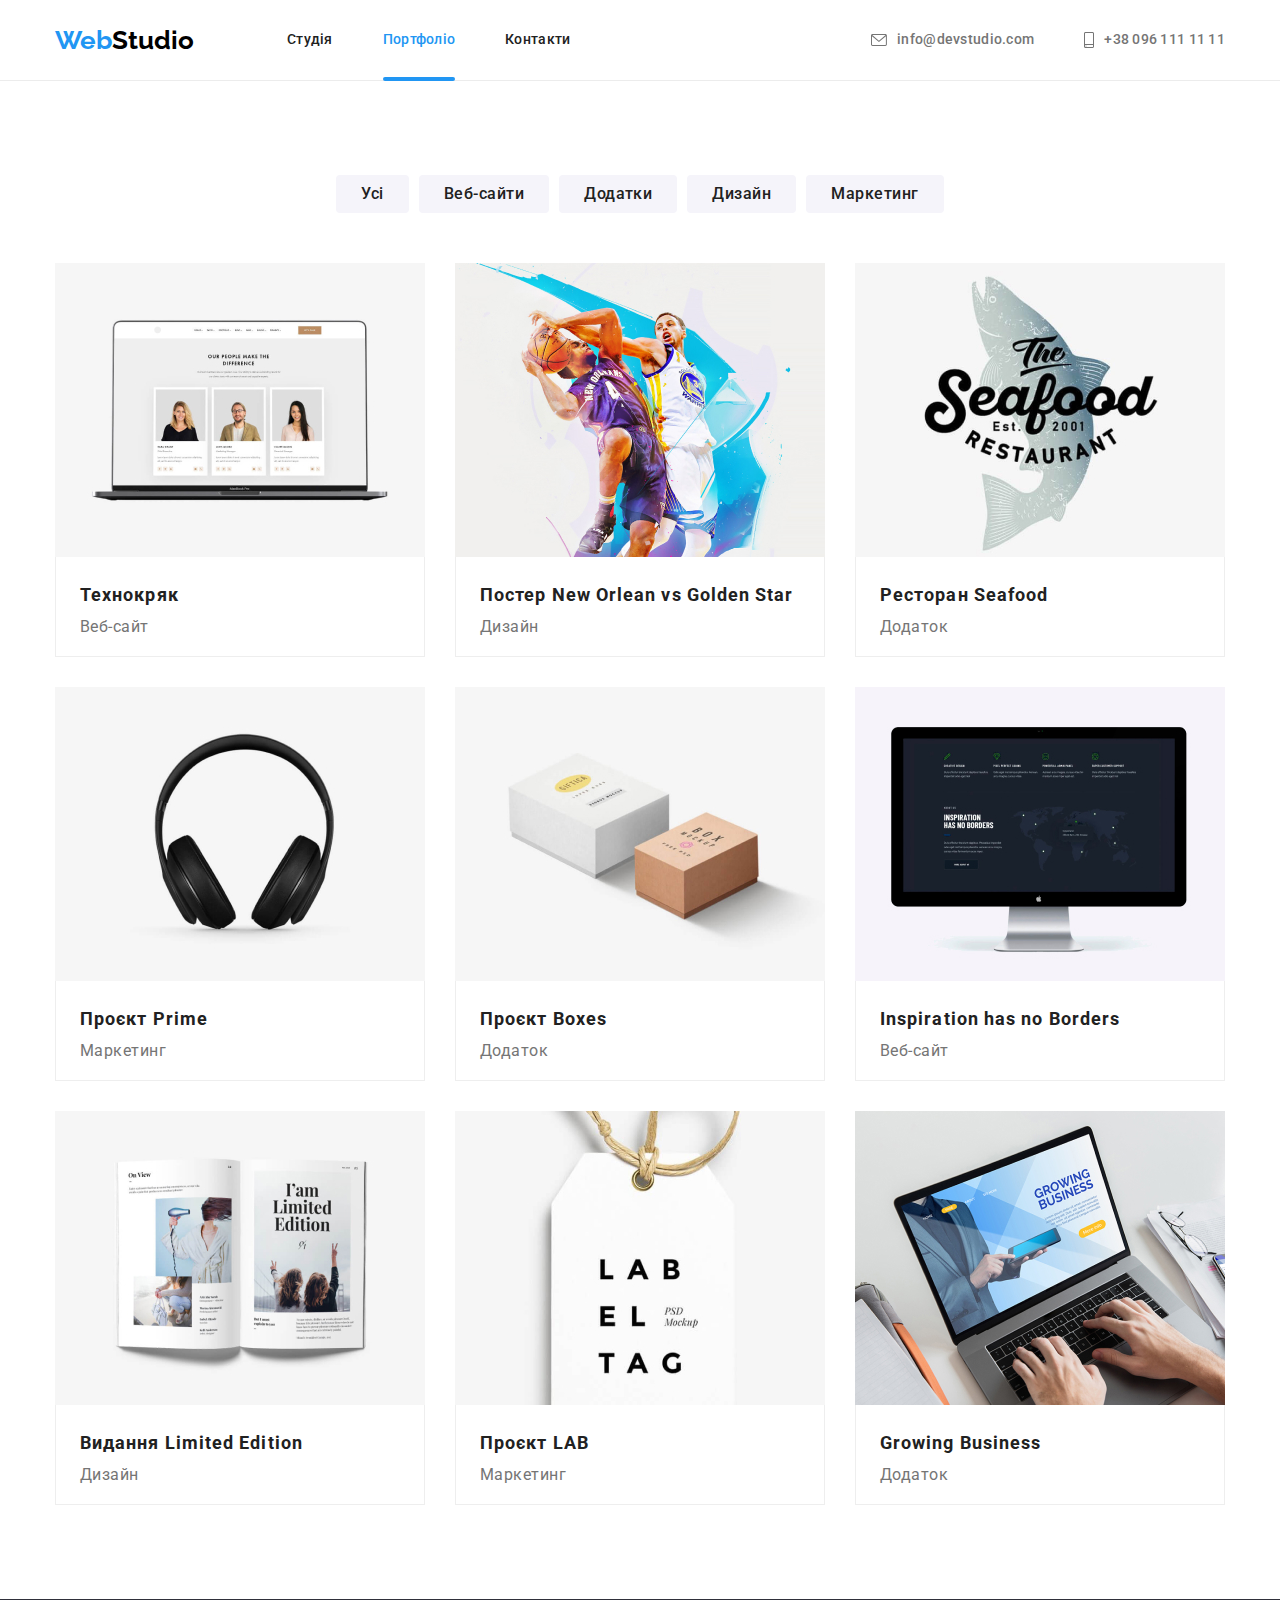
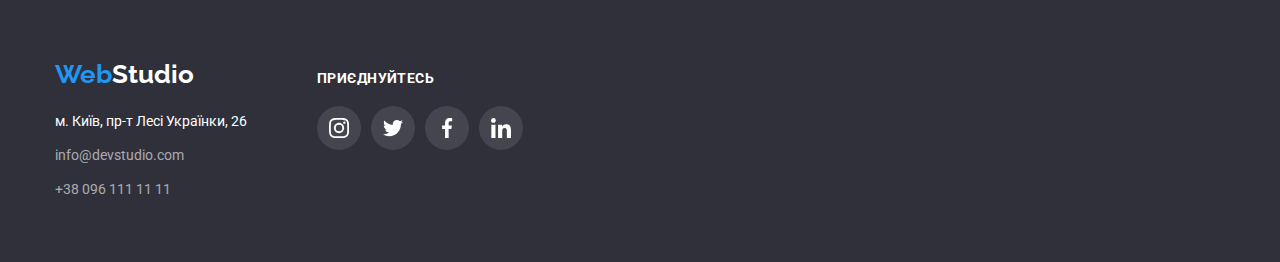
==== portfolio.html @ b3815a9c "20:44" ====
<!DOCTYPE html>
<html lang="uk">
<head>
    <meta charset="UTF-8">
    <meta http-equiv="X-UA-Compatible" content="IE=edge">
    <meta name="viewport" content="width=device-width, initial-scale=1.0">
    <title>Портфоліо</title>
    <link rel="stylesheet" href="https://cdnjs.cloudflare.com/ajax/libs/modern-normalize/1.1.0/modern-normalize.min.css">
    <link rel="preconnect" href="https://fonts.googleapis.com">
    <link rel="preconnect" href="https://fonts.gstatic.com" crossorigin>
    <link href="https://fonts.googleapis.com/css2?family=Raleway:wght@700&family=Roboto:wght@400;500;700;900&display=swap"
        rel="stylesheet">
    <link rel="stylesheet" href="./css/styles.css">
</head>
<body>
    <!--Сторінка Portfolio-->
    <!--Шапка сайту-->
    <header>
        <div class="container header-container"> 
        <nav class="header-nav" >
            <a class="webstudio-top" href=""> <span class="web">Web</span>Studio</a>
            <ul class="site-nav">
                <li> <a href="./index.html" class="link">Студія</a> </li>
                <li> <a href="./portfolio.html" class="portfolio link current">Портфоліо</a> </li>
                <li> <a href="" class="contacts link">Контакти</a> </li>
            </ul>
        </nav>
        <ul class="site-nav">
            <li> <a href="mailto=info@devstudio.com" class="email link"> <svg class="link-icon" width="16px" height="12px">
                <use href="./images/icons.svg#envelope"></use>
            </svg> info@devstudio.com</a> </li>
            <li> <a href="tel:+380961111111" class="telephone link">
                <svg class="link-icon" width="10px" height="16px">
                    <use href="./images/icons.svg#smartphone"></use>
                </svg> +38 096 111 11 11</a> </li>
        </ul>
        </div>
    </header>

<main>
    <section class="section-fon section " > 
    <div class="container container-butto ">
<h1 class="sect"  >Контент сторінки Portfolio</h1>

<ul class="container-buttons "> 
<li> <button type="button" class="but" >Усі</button> </li>
<li><button type="button" class="but" >Веб-сайти</button> </li>
<li><button type="button" class="but" >Додатки</button> </li>
<li><button type="button" class="but" >Дизайн</button> </li>
<li><button type="button" class="but" >Маркетинг</button> </li>
</ul>

<!--Наповнення контентом-->
<ul class="container-images " >
    <li class="item" > <a href="" class="link-nav" >
    <div class="item-tumb"> <img src="./images/portf.jpg"  alt="Текст, Білява жінка, білявий чоловік в окулярах, жінка-брюнетка" width="370">
    <div class="overlay"> <p class="overlay-desc"> Ресурс пропонує комплексні пропозиції з різним рівнем функціоналу та сервісів. Все це дозволить
        відвідувачу отримати вичерпні відомості про компанію чи приватну особу.</p>
    </div>
    </div>
    
        <div class="card" >  <h2 class="title-h2" >Технокряк</h2>
    <p class="tex-p" >Веб-сайт</p> </div> </a>  </li>



<li class="item" > <a href="" class="link-nav">

   <div class="item-tumb" >  <img src="./images/portf1.jpg" alt="Два чоловіка грають в баскетбол" width="370"> 
<div class="overlay" > <p class="overlay-desc" > Ресурс пропонує комплексні пропозиції з різним рівнем функціоналу та сервісів. Все це дозволить відвідувачу отримати
вичерпні відомості про компанію чи приватну особу.</p> 
</div>
</div>

<div class="card"> <h2 class="title-h2">Постер New Orlean vs Golden Star</h2>
<p class="tex-p">Дизайн</p> </div> </a> </li>



<li class="item" > <a href="" class="link-nav"> <div class="item-tumb"><img src="./images/portf2.jpg" alt="Текст англійською та картинка" width="370">
<div class="overlay">
    <p class="overlay-desc"> Ресурс пропонує комплексні пропозиції з різним рівнем функціоналу та сервісів. Все це
        дозволить відвідувачу отримати вичерпні відомості про компанію чи приватну особу.</p>
</div>
</div>
    <div class="card"> <h2 class="title-h2">Ресторан Seafood</h2>
<p class="tex-p">Додаток</p> </div> </a> </li>


<li class="item" > <a href="" class="link-nav">
     <div class="item-tumb"> <img src="./images/portf3.jpg" alt="Навушники" width="370">
<div class="overlay">
    <p class="overlay-desc"> Ресурс пропонує комплексні пропозиції з різним рівнем функціоналу та сервісів. Все це
        дозволить відвідувачу отримати вичерпні відомості про компанію чи приватну особу.</p>
</div>
</div>
    <div class="card"> <h2 class="title-h2">Проєкт Prime</h2>
<p class="tex-p">Маркетинг</p> </div> </a> </li>


<li class="item" > <a href="" class="link-nav"> 
    <div class="item-tumb"> <img src="./images/portf4.jpg" alt="Дві коробки" width="370">
<div class="overlay">
    <p class="overlay-desc"> Ресурс пропонує комплексні пропозиції з різним рівнем функціоналу та сервісів. Все це
        дозволить відвідувачу отримати вичерпні відомості про компанію чи приватну особу.</p>
</div>
</div>
    <div class="card"><h2 class="title-h2">Проєкт Boxes</h2>
<p class="tex-p">Додаток</p> </div> </a> </li>


<li  class="item"> <a href="" class="link-nav"> 
    <div class="item-tumb"><img src="./images/portf5.jpg" alt="Монітор комп'ютера" width="370">
<div class="overlay">
    <p class="overlay-desc"> Ресурс пропонує комплексні пропозиції з різним рівнем функціоналу та сервісів. Все це
        дозволить відвідувачу отримати вичерпні відомості про компанію чи приватну особу.</p>
</div>
    </div>
        <div class="card"><h2 class="title-h2">Inspiration has no Borders</h2>
<p class="tex-p">Веб-сайт</p> </div> </a> </li>


<li class="item"> <a href="" class="link-nav">
    <div class="item-tumb"> <img src="./images/portf6.jpg" alt="Відкрита книга" width="370">
<div class="overlay">
    <p class="overlay-desc"> Ресурс пропонує комплексні пропозиції з різним рівнем функціоналу та сервісів. Все це
        дозволить відвідувачу отримати вичерпні відомості про компанію чи приватну особу.</p>
</div>
</div>
        <div class="card"><h2 class="title-h2">Видання Limited Edition</h2>
<p class="tex-p">Дизайн</p> </div> </a></li>


<li  class="item" > <a href="" class="link-nav">
    <div class="item-tumb">  <img src="./images/portf7.jpg" alt="Бірка" width="370">
<div class="overlay">
    <p class="overlay-desc"> Ресурс пропонує комплексні пропозиції з різним рівнем функціоналу та сервісів. Все це
        дозволить відвідувачу отримати вичерпні відомості про компанію чи приватну особу.</p>
</div>
</div>
        <div class="card"><h2 class="title-h2">Проєкт LAB</h2>
<p class="tex-p">Маркетинг</p> </div> </a> </li>


<li class="item" > <a href="" class="link-nav"> 
    <div class="item-tumb"> <img src="./images/portf8.jpg" alt="Ноутбук, руки, окуляри" width="370">
<div class="overlay">
    <p class="overlay-desc"> Ресурс пропонує комплексні пропозиції з різним рівнем функціоналу та сервісів. Все це
        дозволить відвідувачу отримати вичерпні відомості про компанію чи приватну особу.</p>
</div>
</div>
        <div class="card"><h2 class="title-h2">Growing Business</h2>
<p class="tex-p">Додаток</p> </div> </a> </li>
</ul>
</div>
</section>
</main>

    <!--Підвал сторінки-->
    <footer class=" futer ">
        <div class="container basement" > 
        <div class="">
        <a class="webs-top" href=""> <span class="weba">Web</span>Studio</a>
        <address>
            <ul>
                <li class="indents"><a href="https://goo.gl/maps/CPtrU1FHBa2aNyZL9" target="_blank" class="emailink address"
                        rel="noopener noreferrer">м. Київ, пр-т Лесі Українки,
                        26</a></li>
                <li class="indents"> <a href="mailto=info@devstudio.com" class="emailink">info@devstudio.com</a> </li>
                <li class="indents"> <a href="tel:+380961111111" class="emailink">+38 096 111 11 11</a> </li>
            </ul>
        </address>
        </div>
        <div class="join">
            <h3>ПРИЄДНУЙТЕСЬ</h3>
            <ul class="join-fut list">
                <li class="join-item">
                    <a class="join-link link" href="https://instagram.com" target="_blank" rel="noopener noreferer"
                        aria-label="Instagram">
                        <svg class="join-icon" width="20px" height="20px">
                            <use href="./images/icons.svg#instagram"></use>
                        </svg>
                    </a>
                </li>
                <li class="join-item">
                    <a class="join-link link" href="https://twitter.com" target="_blank" rel="noopener noreferer"
                        aria-label="Twitter">
                        <svg class="join-icon" width="20px" height="20px">
                            <use href="./images/icons.svg#twitter"></use>
                        </svg>
                    </a>
                </li>
                <li class="join-item">
                    <a class="join-link link" href="https://facebook.com" target="_blank" rel="noopener noreferer"
                        aria-label="Facebook">
                        <svg class="join-icon" width="20px" height="20px">
                            <use href="./images/icons.svg#facebook"></use>
                        </svg>
                    </a>
                </li>
                <li class="join-item">
                    <a class="join-link link" href="https://linkedin.com" target="_blank" rel="noopener noreferer"
                        aria-label="Linkedin">
                        <svg class="join-icon" width="20px" height="20px">
                            <use href="./images/icons.svg#linkedin"></use>
                        </svg>
        
                    </a>
                </li>
            </ul>
        </div>
        </div>
    </footer>
    </body>
    </html>
---- css/styles.css ----
/* колір тексту: заголовки color: #212121; 
для параграфів та номер телефону color: #757575;
webstudio зверху  color: #2196F3;color: #000000;
студія та емейл  color: #2196F3;
портфоліо та контакти color: #212121; */
/* вебстудіо знизу color: #2196F3;
адреса на карту гугл color: #FFFFFF;
емейл і тел знизу color: rgba(255, 255, 255, 0.6);
кнопка в Студії box-shadow: 0px 4px 4px rgba(0, 0, 0, 0.15); 
фон сірий кнопка портфоліо background: #F5F4FA; */

/* *,
*::before,
*::after {
    box-sizing: border-box;} */
/* animations */

:root {
    --primary-text-color: #212121;
    --title-text-color: #212121;
    --paragraph-color: #757575;
    --accent-color-web: #2196F3;
    --accent-color-studio: #000000;
    --accent-color-title: #FFFFFF;
    --accent-color-rgba: rgba(255, 255, 255, 0.6);
    --accent-color-emailink: rgba(255, 255, 255, 1);
    --accent-color-hero: #2F303A;
    /* колір 40% hero #C4C4C4; */
    --accent-color-button: #188CE8;
    --accent-color-but: #F5F4FA;
    --accent-color-section-fon: #F5F5F5;
    --accent-color-icon: #AFB1B8;
    --accent-color-hover-icon: #2196F3;
} 

header {
    border-bottom: 1px solid #ECECEC;;
}

body {
background-color: var(--accent-color-title);
font-family: Roboto, sans-serif;
color: var(--paragraph-color);
}

ul, p, h1, h2, h3 {
    margin: 0;
    padding: 0;
}

/* header */
.header-container {
display: flex;
align-items: center;
}

.header-nav {
    display: flex;
}

.webstudio-top { 
    display: flex;
    margin-right: 93px;
align-items: center;
} 

.site-nav  {
    display: flex;
    gap: 50px; 

}

.webstudio-top {
color: var(--accent-color-studio);
font-family: 'Raleway';
    font-weight: 700;
    font-size: 26px;
    line-height: 1.19;
    text-decoration: none; 
}

.web {
color: var(--accent-color-web);
}

ul {    list-style: none;}

/* site-nav */
.site-nav, .link, .portfolio, .contacts
 {    text-decoration: none; }

.link {
    color: var(--primary-text-color);
        font-style: normal;
        font-weight: 500;
        font-size: 14px;
        line-height: 1.14;
        letter-spacing: 0.02em;  
        
        position: relative;

        transition: color 250ms cubic-bezier(0.4, 0, 0.2, 1);
}



.site-nav, .link {
transition-property: color;
    transition-duration: 250ms;
    transition-timing-function: cubic-bezier(0.4, 0, 0.2, 1);

margin-left: auto;
align-items: center;
justify-content: center;
}

.site-nav .link  {
    display: flex;
padding-top: 32px;
    padding-bottom: 32px;
}


.site-nav, .link:hover,
.site-nav, .link:focus {
    color: var(--accent-color-web); 

}

.email,
.telephone {
    color: var(--paragraph-color);
}

.site-nav, .current { 
    color: var(--accent-color-web); }

.link.current::after {
    content: "";
    display: inline-block;
    position: absolute;
bottom: -1px;


    left: 0;
    width: 100%;
    height: 4px;
    background: var(--accent-color-web);
    border-radius: 2px;

}


 .container {
    width: 1200px;
    padding-left: 15px;
    padding-right: 15px;
     margin-left: auto;
     margin-right: auto;
    }

        .link:hover .link-icon,
        .link:focus .link-icon {
            fill: var(--accent-color-web);
        }

.link-icon {
    fill: var(--paragraph-color);
    margin-right: 10px;
    transition-property: fill;
        transition-duration: 250ms;
        transition-timing-function: cubic-bezier(0.4, 0, 0.2, 1);
}

/* Секція 1  */
/* hero   */

.hero { 
background-color: var(--accent-color-hero); 
padding-top: 200px;
padding-bottom: 200px; 
   text-align: center;

max-width: 1600px;
    height: 600px;
    margin-left: auto;
    margin-right: auto;
background-image: linear-gradient(rgba(47, 48, 58, 0.4), 
rgba(47, 48, 58, 0.4)),
 url(../images/hero/Img1.jpg);

    background-position: center;
    background-repeat: no-repeat;
    background-size: cover;
}


.hero-title {
        color: var(--accent-color-title);
font-weight: 900;
    font-size: 44px;
    line-height: 1.36;
    text-align: center;
    letter-spacing: 0.06em;
    text-transform: uppercase;
    width: 696px;
    margin: 0 auto 30px;
         
}


/* button */
/* .button1 {
    font-family: Roboto, sans-serif;
    color: var(--accent-color-title);
    background-color: var(--accent-color-web);
    font-weight: 700;
    font-size: 16px;
    line-height: 1.88;
    letter-spacing: 0.06em;
    cursor: pointer;
        box-sizing: border-box;
        border: var(--accent-color-web);

 transition-property: color, background-color;
transition-duration: 250ms;
transition-timing-function: cubic-bezier(0.4, 0, 0.2, 1);
    } */

/* Modal window */

.backdrop {
    opacity: 1;
    transition: opacity 250ms cubic-bezier(0.4, 0, 0.2, 1);
    position: fixed;
    top: 0;
    left: 0;
z-index: 1000;
    width: 100%;
    height: 100%;
    background-color: rgba(0, 0, 0, 0.2);
}

.backdrop.is-hidden {
opacity: 0;
pointer-events: none;
}

.modal {
    /* центрування абсолютно позиціонованих елементів */
    position: absolute;
    top: 50%;
    left: 50%;
    transform: translate(-50%, -50%);
    width: 528px;
        height: 581px;
        background-color: var(--accent-color-title);
        border-radius: 4px;
        box-shadow: 0px 1px 3px rgba(0, 0, 0, 0.12), 0px 1px 1px rgba(0, 0, 0, 0.14), 0px 2px 1px rgba(0, 0, 0, 0.2);

transition-property: color;
    transition-duration: 2250ms;
    transition-timing-function: cubic-bezier(0.4, 0, 0.2, 1);
    }

.modal-btn {
    position: absolute;
    top: 10px;
    right: 10px;
width: 30px;
height: 30px;
display: flex;
align-items: center;
justify-content: center;
    padding: 0;
    border: 1px solid rgba(0, 0, 0, 0.1);
    border-radius: 50%;
    cursor: pointer;
    background-color: var(--accent-color-title);
}


 .click {

font-family: Roboto, sans-serif;
    color: var(--accent-color-title);
    background-color: var(--accent-color-web);
    font-weight: 700;
    font-size: 16px;
    line-height: 1.88;
    letter-spacing: 0.06em;
    cursor: pointer;
    box-sizing: border-box;
    border: var(--accent-color-web);

        border-radius: 4px;
        padding: 10px 32px;

        transition-property: background-color;
            transition-duration: 250ms;
            transition-timing-function: cubic-bezier(0.4, 0, 0.2, 1);
 }


.pointer:hover,
.pointer:focus { 
    color: var(--accent-color-title);
    background-color: var(--accent-color-button);
}

/* section 2*/
.sect { font-size: 0px; }

.container-section {
    display: flex;
    gap: 30px;
}

.corobka {
    flex-basis: calc((100% - 90px)/4);
}

.antenna {
    height: 70px;
}

.icons-svg {
    background-color: var(--accent-color-but);
    display: flex;
    align-items: center;
    justify-content: center;
   
    height: 120px;
        gap: 30px;
        margin-bottom: 30px;
}


.icons-svg:hover, .icons-svg:focus, 
.antenna:hover, .antenna:focus {
    fill: var(--accent-color-hover-icon);
}

/* section 3*/


.container-section-img {
    display: flex;
    gap: 30px;
        justify-content: center;
}


.robota img {    display: block;}  

.robota-thumb {
    position: relative;
}

.robota-overlay {
    position: absolute;
    bottom: 0;
    left: 0;
    background: rgba(47, 48, 58, 0.8);
    height: 70px;
    width: 100%;
    display: flex;
    /* 
    анімція щоб вилізло  */
    /* transform: translateY(100%); */
    /* transform: translateY(100%);
    transition: transform 250ms cubic-bezier(0.4, 0, 0.2, 1); */
    justify-content: center;
    align-items: center;
}


.robota:hover .robota-overlay,
.robota:focus .robota-overlay {
    transform: translateY(0);
}


.robota-overlay p {
    margin: 0;
    padding: 0;
    font-family: 'Roboto';
    font-style: normal;
    font-weight: 700;
    font-size: 14px;
    line-height: 16px;
    text-align: center;
    letter-spacing: 0.03em;
    text-transform: uppercase;
    color: var(--accent-color-title);
}



/* features */
.title {
    color: var(--title-text-color);
    font-weight: 700;
    font-size: 14px;
    line-height: 1.14;
    text-transform: uppercase;
        margin-bottom: 10px;
}

.text {
    text-transform: none;
        font-weight: 400;
        font-size: 14px;
        line-height: 1.71;
      }


/* Секція 4 */
.section-title {
    color: var(--title-text-color);
    font-weight: 700;
    font-size: 36px;
    line-height: 1.17;
    text-align: center;
    margin-top: auto;
    margin-bottom: auto;
    margin-bottom: 50px;
}

.card-index {
padding-top: 30px;
padding-bottom: 30px;
border-left-width: 4px;
border-bottom-width: 4px;
border-right-width: 0px;
    box-shadow: 0px 1px 3px rgba(0, 0, 0, 0.12), 0px 1px 1px rgba(0, 0, 0, 0.14), 0px 2px 1px rgba(0, 0, 0, 0.2);
    border-radius: 0px 0px 4px 4px;
}
  
.tit { 
    color: var(--title-text-color);
    font-weight: 500;
        font-size: 16px;
        line-height: 1.19;
        text-align: center;
    letter-spacing: 0.03em; 
    margin-bottom: 10px;
 }

 .tex { 
    font-weight: 400;
        font-size: 16px;
        line-height: 1.19;
        text-align: center;
    letter-spacing: 0.03em;
}

.koman {
 background-color: var(--accent-color-but);
}

 .section {
    padding-top: 94px;
    padding-bottom: 94px;
 }

  .frame {
      padding-top: 0px;
  }

.container-section-koman {
    display: flex;
    gap: 30px;
        justify-content: center;
}


.fon {
    background-color: var(--accent-color-title);
    border-radius: 0px 0px 4px 4px;
}


/* Socials */

.socials {
    display: flex;
    align-items: center;
    justify-content: center;
    gap: 10px;
    margin-top: 16px;
}

.socials-link {
    display: flex;
    align-items: center;
    justify-content: center;
    background-color: var(--accent-color-title);
    border-radius: 50%;

    width: 44px;
    height: 44px;
color: #AFB1B8;
    transition-property: background-color, color;
        transition-duration: 250ms;
        transition-timing-function: cubic-bezier(0.4, 0, 0.2, 1);
}

.socials-icon {
fill: currentColor;
}

.socials-link:hover, 
.socials-link:focus {
    background-color: var(--accent-color-web);
    color: var(--accent-color-title);
}

.socials-link:hover .socials-icon, 
.socials-link:focus .socials-icon {
    /* fill: var(--accent-color-title); */
}

/* Секція 5 */

.customers {
    display: flex;
    gap: 30px;
}

.regular-customers {
    flex-basis: calc((100% - 150px) / 6);
}

.customers-link {
    display: flex;
    align-items: center;
    justify-content: center;
    height: 92px;
    border-radius: 4%;
    border: 1px solid var(--accent-color-icon);
}

.customers-link {
    display: flex;
    fill: var(--accent-color-icon);
    transition: border-color 250ms cubic-bezier(0.4, 0, 0.2, 1), fill 250ms cubic-bezier(0.4, 0, 0.2, 1);
}

.customers-link:hover,
.customers-link:focus {
    fill: var(--accent-color-hover-icon);
    border-color: var(--accent-color-hover-icon);

    

}


/* Підвал сторінки */
.futer { background-color: var(--accent-color-hero);
padding-top: 60px;
padding-bottom: 60px;
}

.basement {
display: flex;
    gap: 70px;
    align-items: baseline;
}

.webs-top { color: var(--accent-color-title);
display: block;
    margin-bottom: 20px;
}

.weba {  color: var(--accent-color-web);    }

.webs-top, .weba { 
    font-family: Raleway;
    font-weight: 700;
    font-size: 26px;
    line-height: 1.19;
    text-decoration: none; 
}

.emailink { color: var(--accent-color-rgba);
text-decoration: none;
font-style: normal;
font-size: 14px;
line-height: 1.71;
display: flex;

transition: color 250ms cubic-bezier(0.4, 0, 0.2, 1);
 }

 .indents:not(:last-child) {
    margin-bottom: 10px;
 }
 
.address {
   color: var(--accent-color-title);
font-style: normal;
font-size: 14px;
line-height: 1.71;
}

.emailink:hover,
.emailink:focus { 
    color: var(--accent-color-web); }


/* Приєднуйтесь */

.join h3 {
    font-family: 'Roboto';
    font-style: normal;
    font-weight: 700;
    font-size: 14px;
    line-height: 16px;
    letter-spacing: 0.03em;
    text-transform: uppercase;
    color: var(--accent-color-title);
    margin-bottom: 20px;
}

.join-fut {
    display: flex;
    gap: 10px;
    justify-content: left;
}

.join-link {
    display: flex;
    align-items: center;
    justify-content: center;
    width: 44px;
    height: 44px;
    background-color: rgba(255, 255, 255, 0.1);
    color: var(--accent-color-title);
    border-radius: 50%;
/* transition: background-color 5250ms cubic-bezier(0.4, 0, 0.2, 1),
        color 5250ms cubic-bezier(0.4, 0, 0.2, 1); */
    transition: background-color 250ms cubic-bezier(0.4, 0, 0.2, 1);
}


.join-icon {
    fill: currentColor;
}

.join-link:hover,
.join-link:focus {
    display: flex;
    align-items: center;
    justify-content: center;
    background-color: var(--accent-color-hover-icon);
    border-radius: 50%;
}

.join-link:hover .join-icon,
.join-link:focus .join-icon {
    fill: var(--accent-color-title);
    display: flex;
    align-items: center;
    justify-content: center;
}




/* Сторінка Portfolio */

 .but {
          border: var(--accent-color-web);
    color: var(--primary-text-color);
    background-color: var(--accent-color-but);

    font-weight: 500;
    font-size: 16px;
    line-height: 1.63;
    text-align: center;
    letter-spacing: 0.03em;
    cursor: pointer;
    font-family: inherit;
    border-radius: 4px;
padding-top: 6px;
padding-bottom: 6px;
 padding-left: 25px;
 padding-right: 25px;

transition: color 250ms cubic-bezier(0.4, 0, 0.2, 1), 
background-color 250ms cubic-bezier(0.4, 0, 0.2, 1),
box-shadow 250ms cubic-bezier(0.4, 0, 0.2, 1);
  
}

.but:hover,
.but:focus {
    color: var(--accent-color-title);
    background-color: var(--accent-color-web);
    box-shadow: 0px 3px 1px rgba(0, 0, 0, 0.1), 0px 1px 2px rgba(0, 0, 0, 0.08), 0px 2px 2px rgba(0, 0, 0, 0.12);
}

.container-butto {
    align-content: center;
}

.container-buttons {
    display: flex;
    justify-content: center;
    gap: 10px;
    margin-bottom: 50px;  
}

.item, .link-nav {
    background-color: var(--accent-color-title);
}

.item-tumb {
    position: relative;
    overflow: hidden;
}

.overlay {
    position: absolute;
    top: 0;
    left: 0;

transform: translateY(100%);

    width: 100%;
    height: 101%;
    /* height: 101%;  якщо 100% то синя карточка вилазить на 1 піксель і видно лінію */

    display: flex;
    align-items: center;
    justify-content: center;
padding-left: 24px;
    padding-right: 24px;

    background-color: rgba(33, 150, 243, 0.9);
transition: transform 250ms cubic-bezier(0.4, 0, 0.2, 1);
    
}


.item:hover .overlay,
.item:focus .overlay {
transform: translateY(0);
}

.overlay-desc {
    color: var(--accent-color-title);
margin: 0;
    font-family: 'Roboto';
    font-style: normal;
    font-weight: 400;
    font-size: 18px;
    line-height: 28px;
    letter-spacing: 0.03em;
}

element.style {
    display: block;
    width: 100%;
    height: auto;
} 

.link-nav {
text-decoration: none;
display: block;
transition: box-shadow 250ms cubic-bezier(0.4, 0, 0.2, 1);

}

.link-nav:hover,
.link-nav:focus {
box-shadow: 0px 1px 1px rgba(0, 0, 0, 0.12), 0px 4px 4px rgba(0, 0, 0, 0.06), 1px 4px 6px rgba(0, 0, 0, 0.16);
}

.title-h2 {
    font-weight: 700;
        font-size: 18px;
        line-height: 2;
        letter-spacing: 0.06em;
        color: var(--title-text-color);
        margin-bottom: 4px;
}

.tex-p {
    font-weight: 400;
    font-size: 16px;
    line-height: 1.19;
    letter-spacing: 0.03em;
    color: var(--paragraph-color);
}

.container-images { display: flex; 
flex-wrap: wrap;
gap: 30px;
/* padding-bottom: 94px; */
}

.card {
    padding-top: 20px;
        padding-left: 24px;
        padding-bottom: 20px;
        border-left: 1px solid #EEEEEE;;
        border-bottom: 1px solid #EEEEEE;;
        border-right: 1px solid #EEEEEE;;     
}

img {
    display: block;
    max-width: 100%;
}
/* 
 Встановить стилі правої рамки
 border-right-width: 5px;
 border-right-style: dotted;
 border-right-color: black;

 Встановить стилі нижньої рамки
 border-bottom-width: 7px;
 border-bottom-style: dashed;
 border-bottom-color: palevioletred;

 Встановить стилі лівої рамки
 border-left-width: 9px;
 border-left-style: dashed;
 border-left-color: green; */
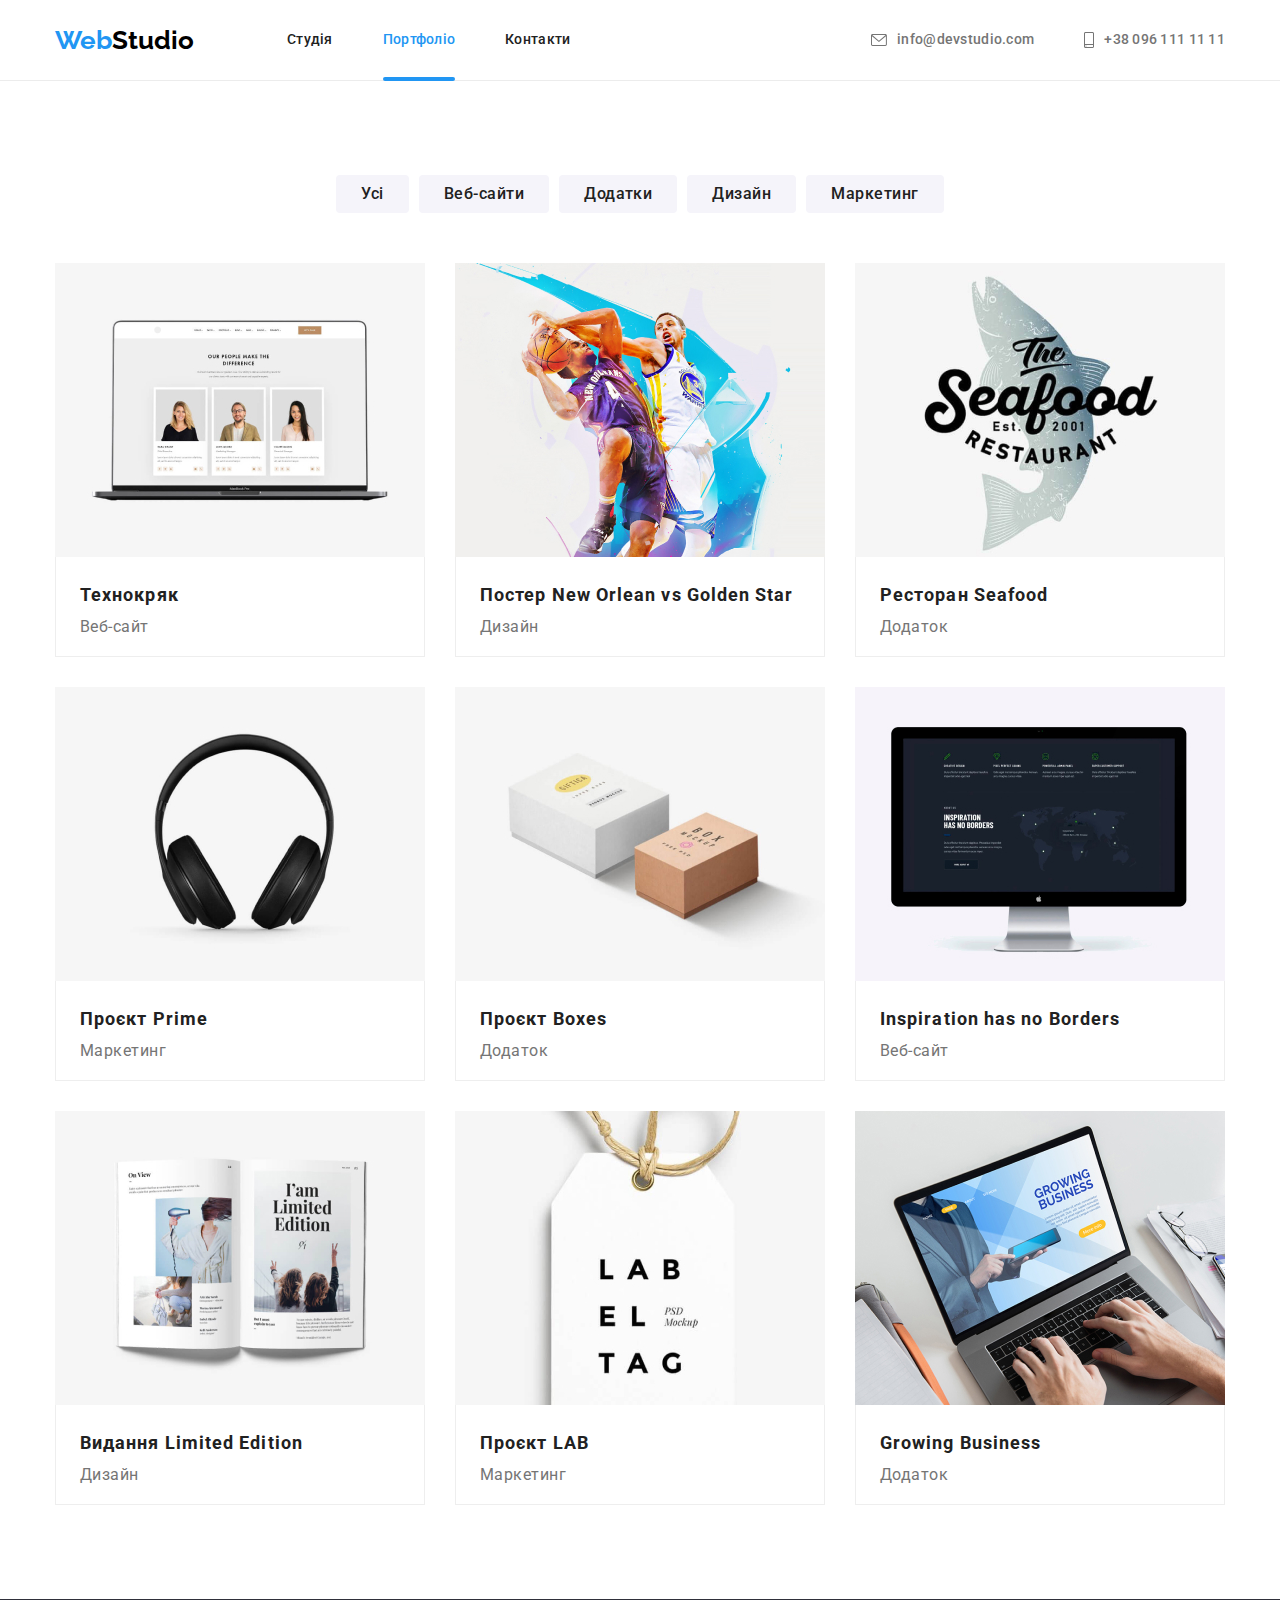
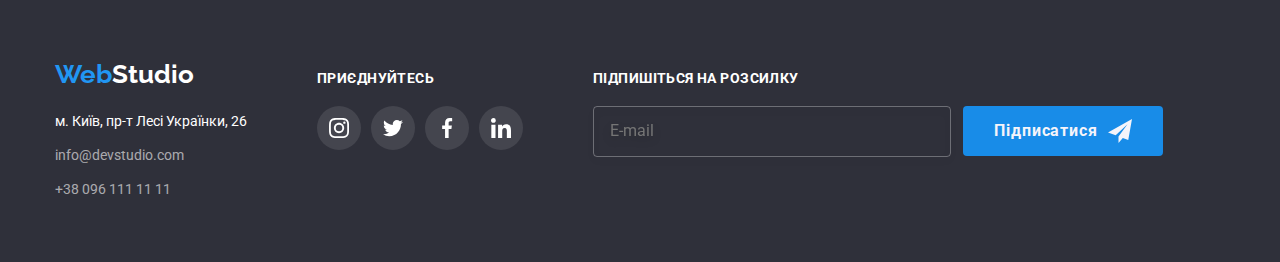
==== commit f72973ee: "22:08" ====
--- a/portfolio.html
+++ b/portfolio.html
@@ -209,6 +209,38 @@
                 </li>
             </ul>
         </div>
+
+
+<div class="join">
+    <h3>ПІДПИШІТЬСЯ НА РОЗСИЛКУ</h3>
+    <form class="footer-form" name="footer-form">
+        <div class="footer-form-group" role="group">
+
+            <label class="footer-form-field">
+
+                <input class="footer-form-input" type="text" name="" required minlength="3" placeholder="E-mail">
+
+
+            </label>
+
+            <button class="footer-form-btn" type="submit">Підписатися
+                <svg class="footer-form-icon" width="24" height="24">
+                    <use href="./images/icons.svg#telegram"></use>
+                </svg>
+
+            </button>
+
+        </div>
+
+
+
+    </form>
+
+
+</div>
+
+
+
         </div>
     </footer>
     </body>
--- a/css/styles.css
+++ b/css/styles.css
@@ -229,6 +229,7 @@
 
 /* Modal window */
 
+
 .backdrop {
     opacity: 1;
     transition: opacity 250ms cubic-bezier(0.4, 0, 0.2, 1);
@@ -254,6 +255,7 @@
     transform: translate(-50%, -50%);
     width: 528px;
         height: 581px;
+        padding: 40px;
         background-color: var(--accent-color-title);
         border-radius: 4px;
         box-shadow: 0px 1px 3px rgba(0, 0, 0, 0.12), 0px 1px 1px rgba(0, 0, 0, 0.14), 0px 2px 1px rgba(0, 0, 0, 0.2);
@@ -281,7 +283,6 @@
 
 
  .click {
-
 font-family: Roboto, sans-serif;
     color: var(--accent-color-title);
     background-color: var(--accent-color-web);
@@ -307,6 +308,185 @@
     color: var(--accent-color-title);
     background-color: var(--accent-color-button);
 }
+
+
+
+
+
+
+
+
+
+
+
+/* Register form */
+
+.register-form-title {
+display: block;
+    text-align: center;
+    font-size: 20px;
+    margin-bottom: 15px;
+    color: var(--title-text-color);
+}
+
+.register-form-group {
+    margin-bottom: 20px;
+}
+
+.register-form-field {
+    position: relative;
+    display: block;
+    margin-bottom: 20px;
+
+}
+
+.register-form-label {
+    position: absolute;
+
+    font-size: 12px;
+
+        line-height: 1.16;
+        letter-spacing: 0.01em;
+        color: var(--paragraph-color);
+        top: -50%;
+        left: 0;
+        transform: translateY(20%);
+    
+}
+
+.register-form-input {
+    width: 100%;
+    height: 40px;
+    padding: 11px;
+        padding-left: 42px;
+        font: inherit;
+    /* padding-left: 15px;
+    padding-right: 15px; */
+    outline: transparent;
+    border: 1px solid rgba(33, 33, 33, 0.2);
+    border-radius: 4px;
+
+    transition: border-color 250ms cubic-bezier(0.4, 0, 0.2, 1);
+}
+
+.register-form-input:focus {
+    border-color: var(--accent-color-hover-icon);
+}
+
+.register-form-icon {
+    position: absolute;
+    top: 50%;
+    left: 10px;
+transform: translateY(-50%);
+
+transition: fill 250ms cubic-bezier(0.4, 0, 0.2, 1);
+}
+
+.register-form-input:focus + .register-form-icon {
+    fill: var(--accent-color-hover-icon);
+}
+
+.register-form-heading {
+position: absolute;
+    font-size: 12px;
+    line-height: 1.16;
+    letter-spacing: 0.01em;
+    color: var(--paragraph-color);
+    top: 0;
+    left: 0;
+    transform: translateY(-120%);
+}
+
+.register-form-message {
+    display: block;
+    font-size: 12px;
+    
+width: 100%;
+height: 120px;
+padding-top: 12px;
+padding-bottom: 12px;
+padding-left: 16px;
+padding-right: 16px;
+resize: none;
+outline: transparent;
+border: 1px solid rgba(33, 33, 33, 0.2);
+border-radius: 4px;
+}
+
+.register-form-agreement {
+    display: flex;
+    align-items: center;
+    justify-content: center;
+    margin-bottom: 20px;
+    gap: 10px;
+}
+
+.icon-checked {
+    opacity: 0;
+    fill: var(--title-text-color);
+    transition: opacity fill ;
+    cursor: pointer;
+
+    
+}
+
+.register-form-checkbox:checked + 
+.register-form-icons .icon-checked {
+    opacity: 1;
+}
+
+.icon-unchecked {
+    transition: opacity;
+}
+
+.register-form-checkbox:checked + 
+.register-form-icons .icon-unchecked {
+    opacity: 0;
+}
+
+.register-form-desc {
+    font-size: 14px;
+    user-select: none;
+}
+
+.register-form-link {
+    color: var(--accent-color-web);
+}
+
+
+
+
+.register-form-btn {
+    display: block;
+    margin: 30px auto 0;
+    align-items: center;
+        justify-content: center;
+        min-width: 200px;
+        height: 50px;
+        font-weight: 700;
+        font-size: 16px;
+        line-height: 1.88;
+        letter-spacing: 0.06em;
+        color: var(--accent-color-but);
+        background-color: var(--accent-color-button);
+        border: none;
+        border-radius: 4px;
+        
+        transition: background-color 250ms cubic-bezier(0.4, 0, 0.2, 1);
+        cursor: pointer;
+}
+
+
+
+
+
+
+
+
+
+
+
+
 
 /* section 2*/
 .sect { font-size: 0px; }
@@ -669,6 +849,56 @@
 
 
 
+.footer-form-group {
+    display: flex;
+    gap: 12px;
+}
+
+.footer-form-input { 
+padding: 15px 16px;
+width: 358px;
+background-color: inherit;
+outline: transparent;
+border-radius: 4px;
+border: 1px solid rgba(255, 255, 255, 0.3);
+filter: drop-shadow(0px 4px 4px rgba(0, 0, 0, 0.15));
+color: var(--main-color);
+}
+
+.footer-form-btn {
+    gap: 10px;
+        display: flex;
+        align-items: center;
+        justify-content: center;
+        border: none;
+        min-width: 200px;
+        height: 50px;
+        font-weight: 700;
+        font-size: 16px;
+        line-height: 1.88;
+        text-align: center;
+        letter-spacing: 0.06em;
+        background-color: var(--accent-color-button);
+        border-radius: 4px;
+        color: var(--accent-color-but);
+        transition-property: background-color, fill;
+        transition: 250ms cubic-bezier(0.4, 0, 0.2, 1);
+        cursor: pointer;
+}
+
+.footer-form-icon {
+    fill: var(--accent-color-but);
+}
+
+
+
+
+
+
+
+
+
+
 /* Сторінка Portfolio */
 
  .but {
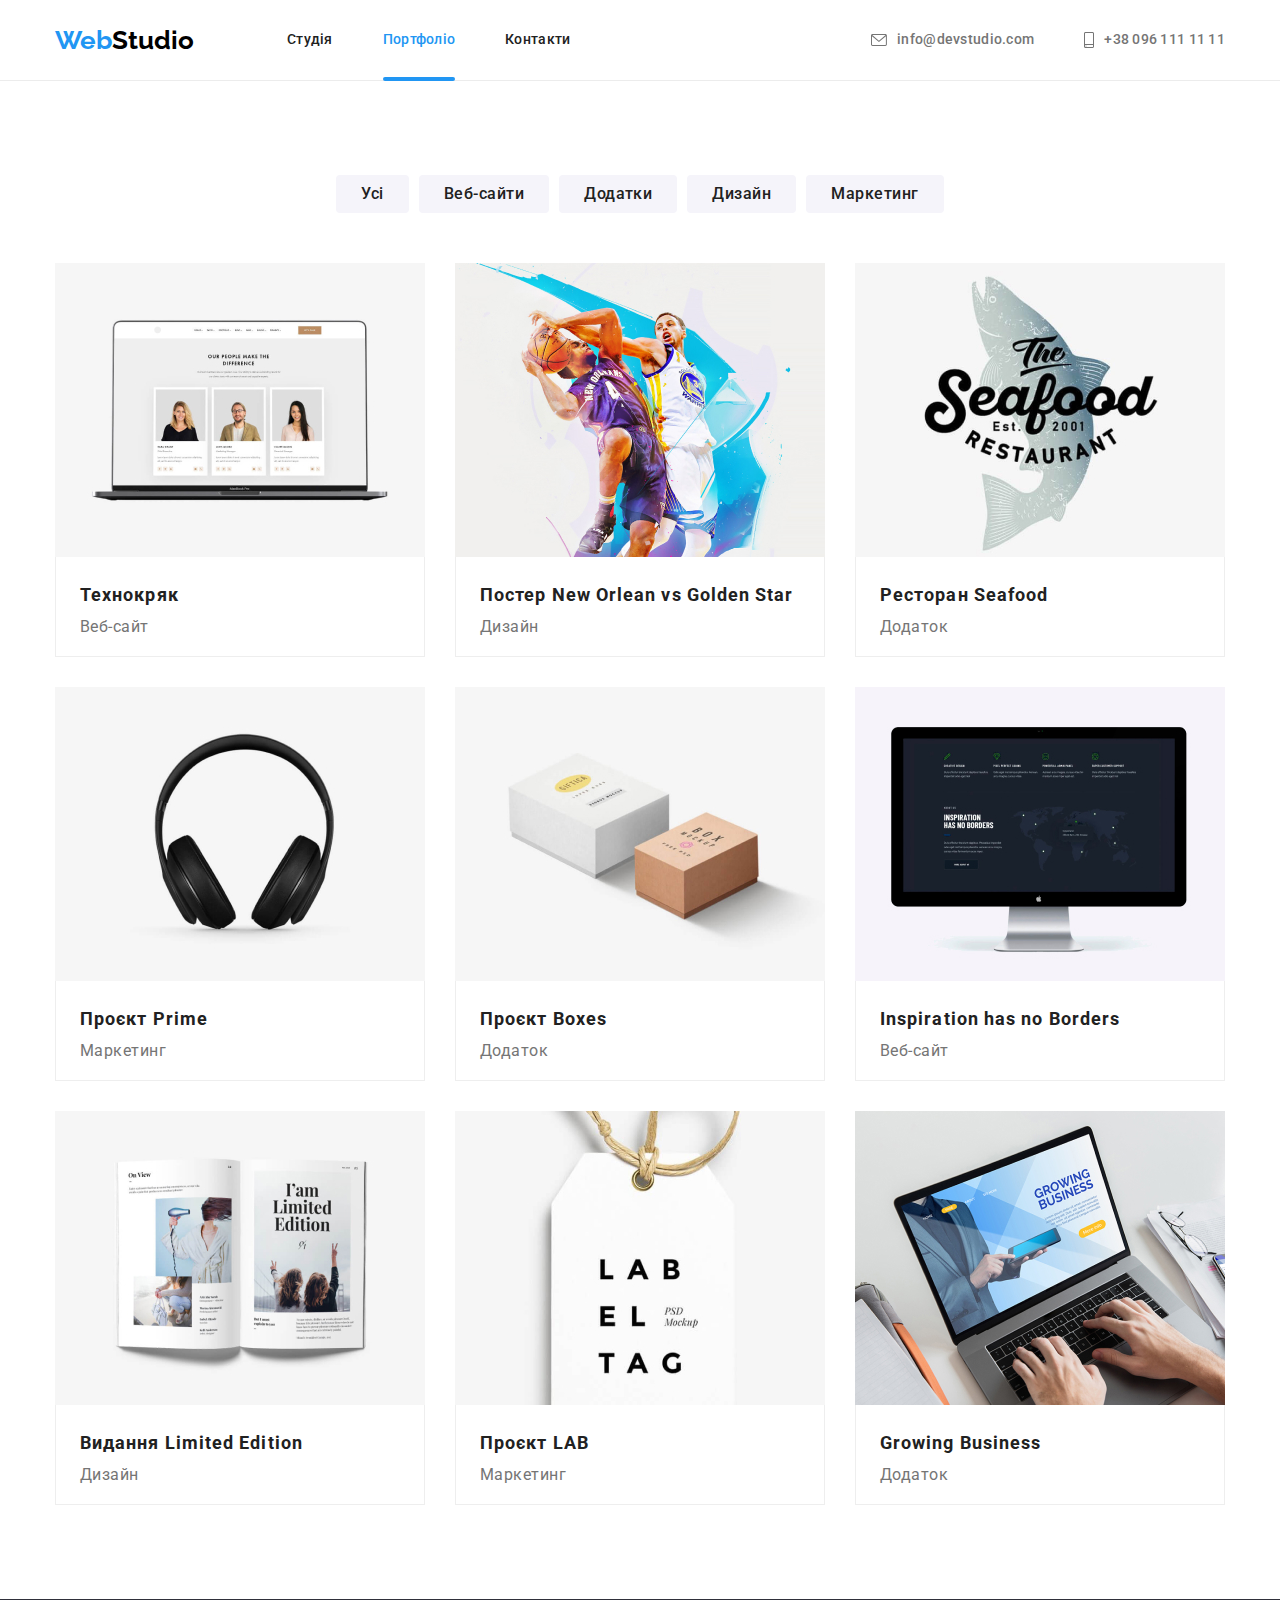
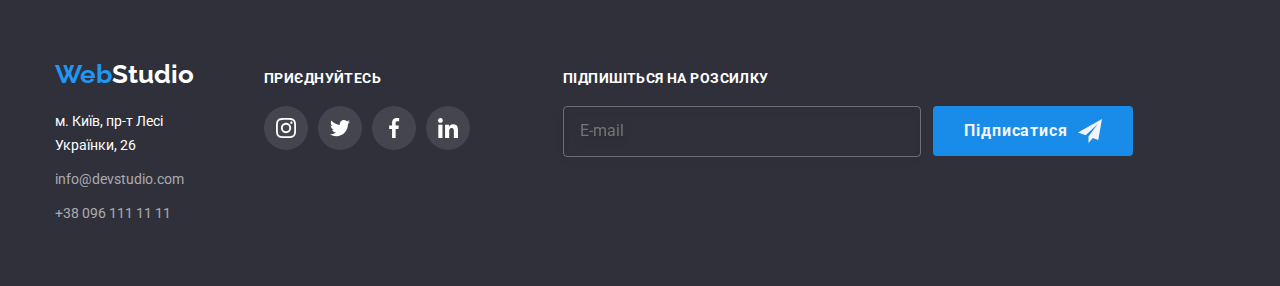
==== commit fd8ebb93: "22:02" ====
--- a/portfolio.html
+++ b/portfolio.html
@@ -159,7 +159,7 @@
     <!--Підвал сторінки-->
     <footer class=" futer ">
         <div class="container basement" > 
-        <div class="">
+        <div class="futer-first">
         <a class="webs-top" href=""> <span class="weba">Web</span>Studio</a>
         <address>
             <ul>
--- a/css/styles.css
+++ b/css/styles.css
@@ -1,20 +1,3 @@
-/* колір тексту: заголовки color: #212121; 
-для параграфів та номер телефону color: #757575;
-webstudio зверху  color: #2196F3;color: #000000;
-студія та емейл  color: #2196F3;
-портфоліо та контакти color: #212121; */
-/* вебстудіо знизу color: #2196F3;
-адреса на карту гугл color: #FFFFFF;
-емейл і тел знизу color: rgba(255, 255, 255, 0.6);
-кнопка в Студії box-shadow: 0px 4px 4px rgba(0, 0, 0, 0.15); 
-фон сірий кнопка портфоліо background: #F5F4FA; */
-
-/* *,
-*::before,
-*::after {
-    box-sizing: border-box;} */
-/* animations */
-
 :root {
     --primary-text-color: #212121;
     --title-text-color: #212121;
@@ -67,7 +50,6 @@
 .site-nav  {
     display: flex;
     gap: 50px; 
-
 }
 
 .webstudio-top {
@@ -96,9 +78,7 @@
         font-size: 14px;
         line-height: 1.14;
         letter-spacing: 0.02em;  
-        
         position: relative;
-
         transition: color 250ms cubic-bezier(0.4, 0, 0.2, 1);
 }
 
@@ -108,7 +88,6 @@
 transition-property: color;
     transition-duration: 250ms;
     transition-timing-function: cubic-bezier(0.4, 0, 0.2, 1);
-
 margin-left: auto;
 align-items: center;
 justify-content: center;
@@ -140,16 +119,12 @@
     display: inline-block;
     position: absolute;
 bottom: -1px;
-
-
     left: 0;
     width: 100%;
     height: 4px;
     background: var(--accent-color-web);
     border-radius: 2px;
-
-}
-
+}
 
  .container {
     width: 1200px;
@@ -204,31 +179,10 @@
     letter-spacing: 0.06em;
     text-transform: uppercase;
     width: 696px;
-    margin: 0 auto 30px;
-         
-}
-
-
-/* button */
-/* .button1 {
-    font-family: Roboto, sans-serif;
-    color: var(--accent-color-title);
-    background-color: var(--accent-color-web);
-    font-weight: 700;
-    font-size: 16px;
-    line-height: 1.88;
-    letter-spacing: 0.06em;
-    cursor: pointer;
-        box-sizing: border-box;
-        border: var(--accent-color-web);
-
- transition-property: color, background-color;
-transition-duration: 250ms;
-transition-timing-function: cubic-bezier(0.4, 0, 0.2, 1);
-    } */
+    margin: 0 auto 30px;        
+}
 
 /* Modal window */
-
 
 .backdrop {
     opacity: 1;
@@ -279,8 +233,12 @@
     border-radius: 50%;
     cursor: pointer;
     background-color: var(--accent-color-title);
-}
-
+    transition: border-color 250ms cubic-bezier(0.4, 0, 0.2, 1);
+}
+
+.modal-btn:focus {
+    border-color: var(--accent-color-button);
+}
 
  .click {
 font-family: Roboto, sans-serif;
@@ -293,10 +251,8 @@
     cursor: pointer;
     box-sizing: border-box;
     border: var(--accent-color-web);
-
         border-radius: 4px;
         padding: 10px 32px;
-
         transition-property: background-color;
             transition-duration: 250ms;
             transition-timing-function: cubic-bezier(0.4, 0, 0.2, 1);
@@ -308,15 +264,6 @@
     color: var(--accent-color-title);
     background-color: var(--accent-color-button);
 }
-
-
-
-
-
-
-
-
-
 
 
 /* Register form */
@@ -329,39 +276,33 @@
     color: var(--title-text-color);
 }
 
-.register-form-group {
-    margin-bottom: 20px;
-}
 
 .register-form-field {
     position: relative;
     display: block;
     margin-bottom: 20px;
-
 }
 
 .register-form-label {
-    position: absolute;
-
+    display: flex;
+    align-items: flex-start;
+    justify-content: flex-start;
     font-size: 12px;
-
         line-height: 1.16;
         letter-spacing: 0.01em;
         color: var(--paragraph-color);
         top: -50%;
         left: 0;
         transform: translateY(20%);
-    
+    margin-bottom: 5px;
 }
 
 .register-form-input {
     width: 100%;
     height: 40px;
-    padding: 11px;
+    padding: 4px;
         padding-left: 42px;
         font: inherit;
-    /* padding-left: 15px;
-    padding-right: 15px; */
     outline: transparent;
     border: 1px solid rgba(33, 33, 33, 0.2);
     border-radius: 4px;
@@ -375,10 +316,11 @@
 
 .register-form-icon {
     position: absolute;
-    top: 50%;
+    /* top: 50%; */
     left: 10px;
-transform: translateY(-50%);
-
+    margin-top: 11px;
+    margin-bottom: 11px;
+/* transform: translateY(-50%); */
 transition: fill 250ms cubic-bezier(0.4, 0, 0.2, 1);
 }
 
@@ -392,9 +334,10 @@
     line-height: 1.16;
     letter-spacing: 0.01em;
     color: var(--paragraph-color);
-    top: 0;
+    top: 0; 
     left: 0;
     transform: translateY(-120%);
+
 }
 
 .register-form-message {
@@ -411,54 +354,79 @@
 outline: transparent;
 border: 1px solid rgba(33, 33, 33, 0.2);
 border-radius: 4px;
-}
-
-.register-form-agreement {
-    display: flex;
-    align-items: center;
-    justify-content: center;
-    margin-bottom: 20px;
-    gap: 10px;
-}
-
-.icon-checked {
-    opacity: 0;
-    fill: var(--title-text-color);
-    transition: opacity fill ;
-    cursor: pointer;
-
+
+margin-top: 40px;
+transition: border-color 250ms cubic-bezier(0.4, 0, 0.2, 1);
+}
+
+.register-form-message:focus {
+    border-color: var(--accent-color-hover-icon);
+}
+
+
+.check-text {
+display: flex;
+    align-items: center;
+    justify-content: center;
+}
+
+.check-text span {
+    width: 16px;
+    height: 15px;
+    border: 2px solid black;
+    border-radius: 2px;
+    margin-right: 5px;
+    display: flex;
+    align-items: center;
+        justify-content: center;
+        fill: transparent;
+}
+
+.input-check:checked + .check-text span {
+    background-color: var(--accent-color-button);
+    border-color: transparent;
+    fill: var(--accent-color-but);
+}
+
+
+.input-check:focus +.check-text span {
+    border-color: var(--accent-color-button);
     
 }
 
-.register-form-checkbox:checked + 
-.register-form-icons .icon-checked {
-    opacity: 1;
-}
-
-.icon-unchecked {
-    transition: opacity;
-}
-
-.register-form-checkbox:checked + 
-.register-form-icons .icon-unchecked {
-    opacity: 0;
-}
-
-.register-form-desc {
+.visually-hidden {
+    position: absolute;
+    white-space: nowrap;
+    width: 1px;
+    height: 1px;
+    overflow: hidden;
+    border: 0;
+    padding: 0;
+    clip: rect(0 0 0 0);
+    clip-path: inset(50%);
+    margin: -1px;
+}
+
+
+/* .register-form-desc {
     font-size: 14px;
     user-select: none;
-}
+    display: flex;
+
+} */
 
 .register-form-link {
     color: var(--accent-color-web);
 }
-
-
 
 
 .register-form-btn {
     display: block;
     margin: 30px auto 0;
+    /* padding-top: 30px;
+    padding-bottom: 40px;
+    padding-left: 165px;
+    padding-right: 163px; */
     align-items: center;
         justify-content: center;
         min-width: 200px;
@@ -478,16 +446,6 @@
 
 
 
-
-
-
-
-
-
-
-
-
-
 /* section 2*/
 .sect { font-size: 0px; }
 
@@ -731,9 +689,6 @@
 .customers-link:focus {
     fill: var(--accent-color-hover-icon);
     border-color: var(--accent-color-hover-icon);
-
-    
-
 }
 
 
@@ -743,9 +698,13 @@
 padding-bottom: 60px;
 }
 
+.futer-first {
+    margin-right: 70px;
+}
+
 .basement {
 display: flex;
-    gap: 70px;
+    /* gap: 70px; */
     align-items: baseline;
 }
 
@@ -791,6 +750,10 @@
 
 
 /* Приєднуйтесь */
+.join {
+margin-right: 93px;
+}
+
 
 .join h3 {
     font-family: 'Roboto';
@@ -802,6 +765,7 @@
     text-transform: uppercase;
     color: var(--accent-color-title);
     margin-bottom: 20px;
+
 }
 
 .join-fut {
@@ -846,9 +810,6 @@
     justify-content: center;
 }
 
-
-
-
 .footer-form-group {
     display: flex;
     gap: 12px;
@@ -862,7 +823,7 @@
 border-radius: 4px;
 border: 1px solid rgba(255, 255, 255, 0.3);
 filter: drop-shadow(0px 4px 4px rgba(0, 0, 0, 0.15));
-color: var(--main-color);
+color: var(--accent-color-title) ;
 }
 
 .footer-form-btn {
@@ -891,14 +852,6 @@
 }
 
 
-
-
-
-
-
-
-
-
 /* Сторінка Portfolio */
 
  .but {
@@ -1029,7 +982,6 @@
 .container-images { display: flex; 
 flex-wrap: wrap;
 gap: 30px;
-/* padding-bottom: 94px; */
 }
 
 .card {
@@ -1044,29 +996,4 @@
 img {
     display: block;
     max-width: 100%;
-}
-/* 
- Встановить стилі правої рамки
- border-right-width: 5px;
- border-right-style: dotted;
- border-right-color: black;
-
- Встановить стилі нижньої рамки
- border-bottom-width: 7px;
- border-bottom-style: dashed;
- border-bottom-color: palevioletred;
-
- Встановить стилі лівої рамки
- border-left-width: 9px;
- border-left-style: dashed;
- border-left-color: green; */
-
-
-
-
-
-
-
-
-
-
+}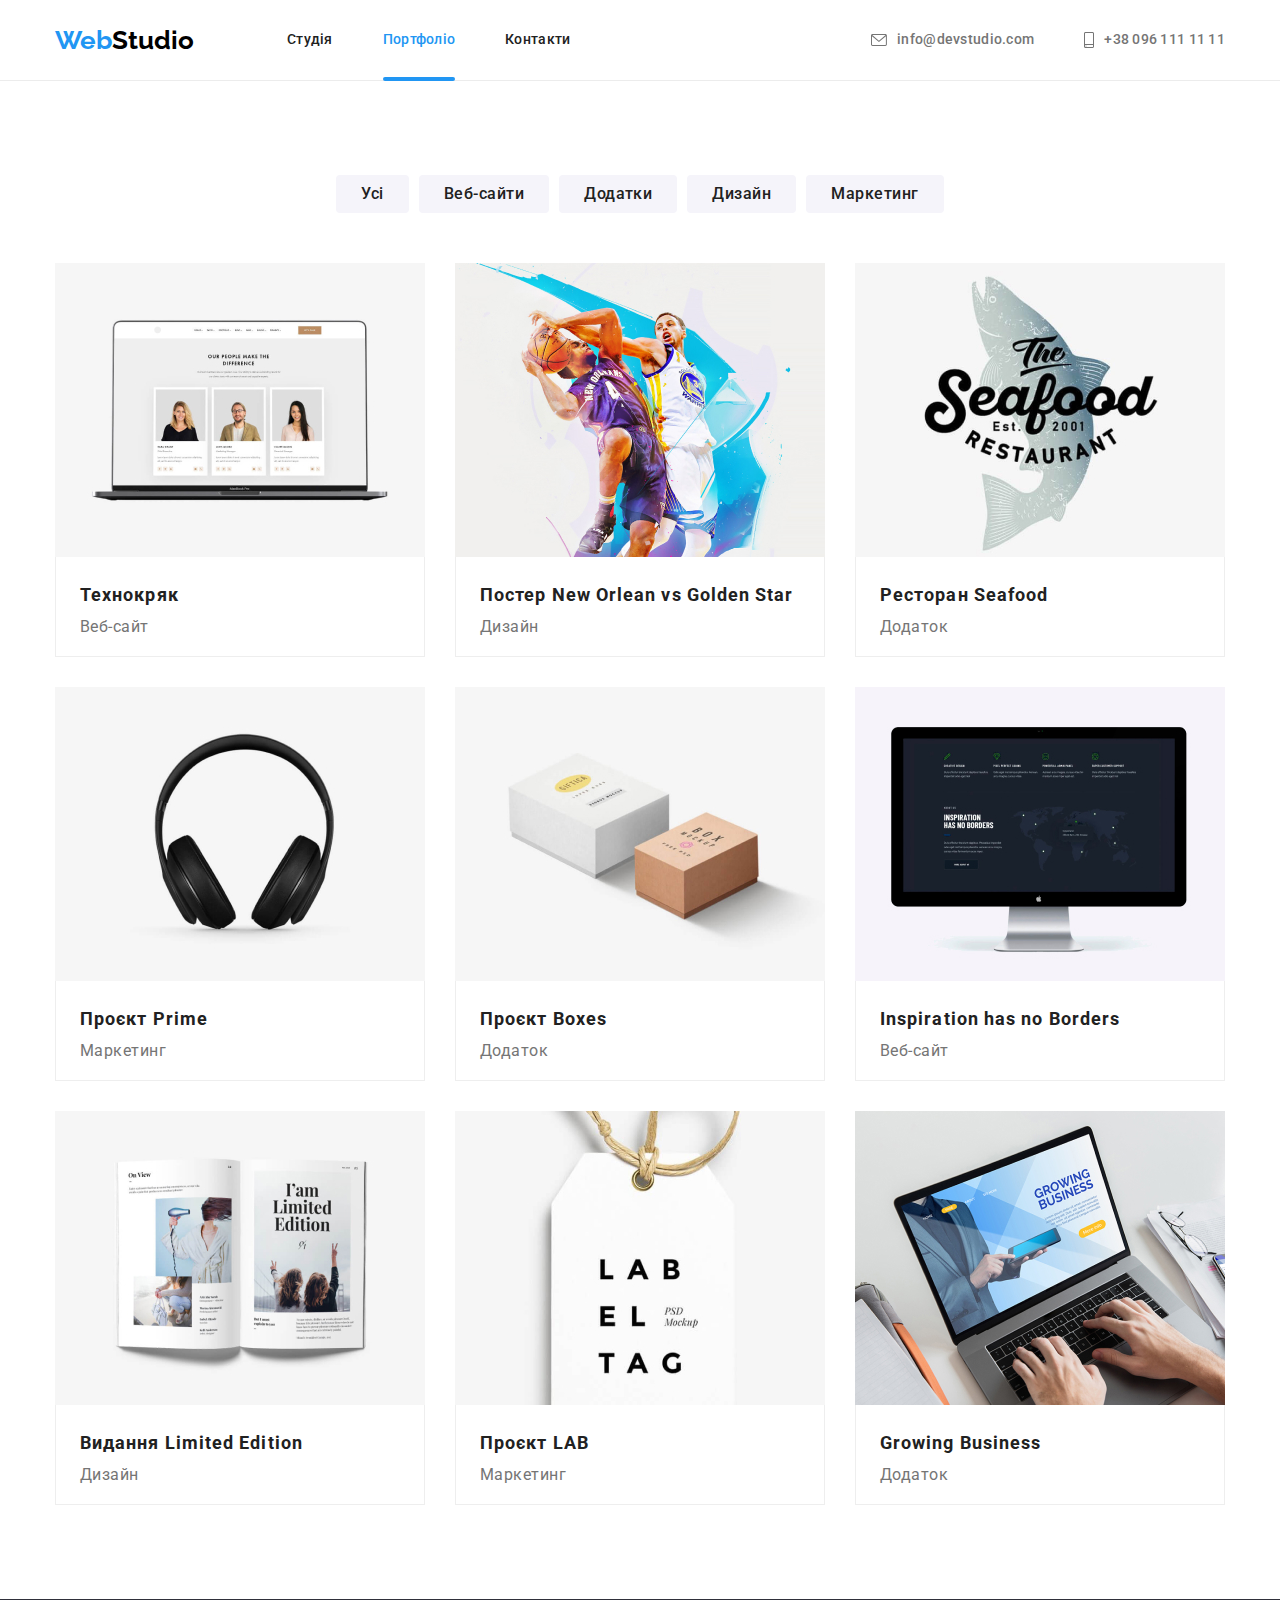
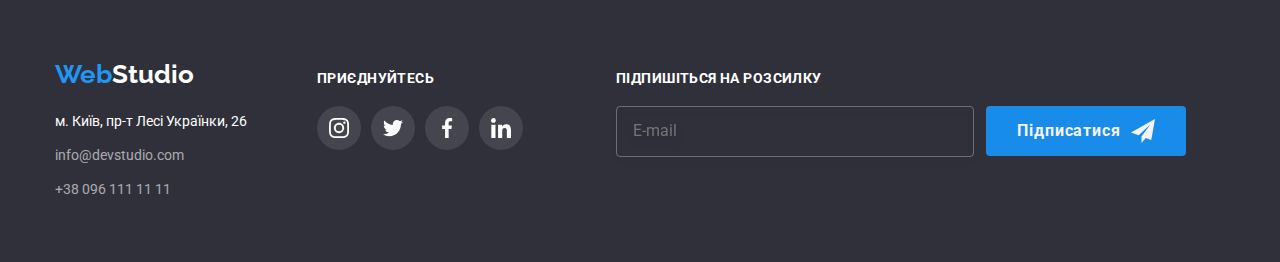
==== commit e9641eac: "17.26" ====
--- a/portfolio.html
+++ b/portfolio.html
@@ -158,90 +158,82 @@
 
     <!--Підвал сторінки-->
     <footer class=" futer ">
-        <div class="container basement" > 
-        <div class="futer-first">
-        <a class="webs-top" href=""> <span class="weba">Web</span>Studio</a>
-        <address>
-            <ul>
-                <li class="indents"><a href="https://goo.gl/maps/CPtrU1FHBa2aNyZL9" target="_blank" class="emailink address"
-                        rel="noopener noreferrer">м. Київ, пр-т Лесі Українки,
-                        26</a></li>
-                <li class="indents"> <a href="mailto=info@devstudio.com" class="emailink">info@devstudio.com</a> </li>
-                <li class="indents"> <a href="tel:+380961111111" class="emailink">+38 096 111 11 11</a> </li>
-            </ul>
-        </address>
-        </div>
-        <div class="join">
-            <h3>ПРИЄДНУЙТЕСЬ</h3>
-            <ul class="join-fut list">
-                <li class="join-item">
-                    <a class="join-link link" href="https://instagram.com" target="_blank" rel="noopener noreferer"
-                        aria-label="Instagram">
-                        <svg class="join-icon" width="20px" height="20px">
-                            <use href="./images/icons.svg#instagram"></use>
+        <div class="container basement">
+            <div class="futer-first">
+                <a class="webs-top" href=""> <span class="weba">Web</span>Studio</a>
+                <address>
+                    <ul>
+                        <li class="indents"><a href="https://goo.gl/maps/CPtrU1FHBa2aNyZL9" target="_blank"
+                                class="emailink address" rel="noopener noreferrer">м. Київ, пр-т Лесі Українки,
+                                26</a></li>
+                        <li class="indents"> <a href="mailto=info@devstudio.com" class="emailink">info@devstudio.com</a>
+                        </li>
+                        <li class="indents"> <a href="tel:+380961111111" class="emailink">+38 096 111 11 11</a> </li>
+                    </ul>
+                </address>
+            </div>
+    
+            <div class="join caput">
+                <!-- <h3>ПРИЄДНУЙТЕСЬ</h3> -->
+                <p class="join-p">ПРИЄДНУЙТЕСЬ</p>
+                <ul class="join-fut list">
+                    <li class="join-item">
+                        <a class="join-link" href="https://instagram.com" target="_blank" rel="noopener noreferer"
+                            aria-label="Instagram">
+                            <svg class="join-icon" width="20px" height="20px">
+                                <use href="./images/icons.svg#instagram"></use>
+                            </svg>
+                        </a>
+                    </li>
+                    <li class="join-item">
+                        <a class="join-link" href="https://twitter.com" target="_blank" rel="noopener noreferer"
+                            aria-label="Twitter">
+                            <svg class="join-icon" width="20px" height="20px">
+                                <use href="./images/icons.svg#twitter"></use>
+                            </svg>
+                        </a>
+                    </li>
+                    <li class="join-item">
+                        <a class="join-link" href="https://facebook.com" target="_blank" rel="noopener noreferer"
+                            aria-label="Facebook">
+                            <svg class="join-icon" width="20px" height="20px">
+                                <use href="./images/icons.svg#facebook"></use>
+                            </svg>
+                        </a>
+                    </li>
+                    <li class="join-item">
+                        <!-- a class="join-link link" -->
+                        <a class="join-link" href="https://linkedin.com" target="_blank" rel="noopener noreferer"
+                            aria-label="Linkedin">
+                            <svg class="join-icon" width="20px" height="20px">
+                                <use href="./images/icons.svg#linkedin"></use>
+                            </svg>
+                        </a>
+                    </li>
+                </ul>
+            </div>
+    
+    
+            <div class="join ">
+                <!-- <h3>ПІДПИШІТЬСЯ НА РОЗСИЛКУ</h3> -->
+                <p class="join-p">ПІДПИШІТЬСЯ НА РОЗСИЛКУ</p>
+                <form class="footer-form" name="footer-form">
+                    <label class="footer-form-field">
+                        <input class="footer-form-input" type="text" name="" required minlength="3" placeholder="E-mail">
+                    </label>
+    
+                    <button class="footer-form-btn" type="submit">Підписатися
+                        <svg class="footer-form-icon" width="24" height="24">
+                            <use href="./images/icons.svg#telegram"></use>
                         </svg>
-                    </a>
-                </li>
-                <li class="join-item">
-                    <a class="join-link link" href="https://twitter.com" target="_blank" rel="noopener noreferer"
-                        aria-label="Twitter">
-                        <svg class="join-icon" width="20px" height="20px">
-                            <use href="./images/icons.svg#twitter"></use>
-                        </svg>
-                    </a>
-                </li>
-                <li class="join-item">
-                    <a class="join-link link" href="https://facebook.com" target="_blank" rel="noopener noreferer"
-                        aria-label="Facebook">
-                        <svg class="join-icon" width="20px" height="20px">
-                            <use href="./images/icons.svg#facebook"></use>
-                        </svg>
-                    </a>
-                </li>
-                <li class="join-item">
-                    <a class="join-link link" href="https://linkedin.com" target="_blank" rel="noopener noreferer"
-                        aria-label="Linkedin">
-                        <svg class="join-icon" width="20px" height="20px">
-                            <use href="./images/icons.svg#linkedin"></use>
-                        </svg>
-        
-                    </a>
-                </li>
-            </ul>
-        </div>
-
-
-<div class="join">
-    <h3>ПІДПИШІТЬСЯ НА РОЗСИЛКУ</h3>
-    <form class="footer-form" name="footer-form">
-        <div class="footer-form-group" role="group">
-
-            <label class="footer-form-field">
-
-                <input class="footer-form-input" type="text" name="" required minlength="3" placeholder="E-mail">
-
-
-            </label>
-
-            <button class="footer-form-btn" type="submit">Підписатися
-                <svg class="footer-form-icon" width="24" height="24">
-                    <use href="./images/icons.svg#telegram"></use>
-                </svg>
-
-            </button>
-
-        </div>
-
-
-
-    </form>
-
-
-</div>
-
-
-
+    
+                    </button>
+                </form>
+    
+    
+            </div>
         </div>
     </footer>
+    
     </body>
     </html>
--- a/css/styles.css
+++ b/css/styles.css
@@ -8,7 +8,8 @@
     --accent-color-rgba: rgba(255, 255, 255, 0.6);
     --accent-color-emailink: rgba(255, 255, 255, 1);
     --accent-color-hero: #2F303A;
-    /* колір 40% hero #C4C4C4; */
+    --accent-color-heroC4: #C4C4C4;
+    /* колір 40% hero #C4C4C4; */ 
     --accent-color-button: #188CE8;
     --accent-color-but: #F5F4FA;
     --accent-color-section-fon: #F5F5F5;
@@ -151,13 +152,13 @@
 /* hero   */
 
 .hero { 
-background-color: var(--accent-color-hero); 
+background-color: var(--accent-color-heroC4); 
 padding-top: 200px;
 padding-bottom: 200px; 
    text-align: center;
 
 max-width: 1600px;
-    height: 600px;
+    /* height: 600px; */
     margin-left: auto;
     margin-right: auto;
 background-image: linear-gradient(rgba(47, 48, 58, 0.4), 
@@ -209,14 +210,16 @@
     transform: translate(-50%, -50%);
     width: 528px;
         height: 581px;
+       
         padding: 40px;
         background-color: var(--accent-color-title);
         border-radius: 4px;
         box-shadow: 0px 1px 3px rgba(0, 0, 0, 0.12), 0px 1px 1px rgba(0, 0, 0, 0.14), 0px 2px 1px rgba(0, 0, 0, 0.2);
 
 transition-property: color;
-    transition-duration: 2250ms;
+    transition-duration: 250ms;
     transition-timing-function: cubic-bezier(0.4, 0, 0.2, 1);
+    box-sizing: border-box;
     }
 
 .modal-btn {
@@ -232,13 +235,19 @@
     border: 1px solid rgba(0, 0, 0, 0.1);
     border-radius: 50%;
     cursor: pointer;
-    background-color: var(--accent-color-title);
-    transition: border-color 250ms cubic-bezier(0.4, 0, 0.2, 1);
-}
-
-.modal-btn:focus {
-    border-color: var(--accent-color-button);
-}
+   outline: none;
+    /* background-color: var(--accent-color-title); */
+    /* transition: border-color 250ms cubic-bezier(0.4, 0, 0.2, 1); */
+}
+
+
+
+.modal-btn:focus,
+.modal-btn:hover {
+    fill: var(--accent-color-hover-icon);
+transition: fill 250ms cubic-bezier(0.4, 0, 0.2, 1);
+    }
+
 
  .click {
 font-family: Roboto, sans-serif;
@@ -266,13 +275,19 @@
 }
 
 
+
+
 /* Register form */
+
+.register-form-group {
+    margin-bottom: 20px;
+}
 
 .register-form-title {
 display: block;
-    text-align: center;
+   
     font-size: 20px;
-    margin-bottom: 15px;
+    margin-bottom: 12px;
     color: var(--title-text-color);
 }
 
@@ -280,34 +295,40 @@
 .register-form-field {
     position: relative;
     display: block;
-    margin-bottom: 20px;
-}
+    text-align: start;
+   height: 58px;
+}
+
+.register-form-field:not(:first-child){
+    margin-top: 10px;
+  
+}
+
+.register-form-field:last-child {
+    
+    height: 138px;
+}
+
 
 .register-form-label {
-    display: flex;
-    align-items: flex-start;
-    justify-content: flex-start;
     font-size: 12px;
         line-height: 1.16;
         letter-spacing: 0.01em;
         color: var(--paragraph-color);
-        top: -50%;
-        left: 0;
-        transform: translateY(20%);
-    margin-bottom: 5px;
+        
+   
 }
 
 .register-form-input {
     width: 100%;
-    height: 40px;
-    padding: 4px;
-        padding-left: 42px;
+    padding: 11px;
+        padding-left: 40px;
         font: inherit;
     outline: transparent;
     border: 1px solid rgba(33, 33, 33, 0.2);
     border-radius: 4px;
-
     transition: border-color 250ms cubic-bezier(0.4, 0, 0.2, 1);
+margin-top: 4px;
 }
 
 .register-form-input:focus {
@@ -316,11 +337,11 @@
 
 .register-form-icon {
     position: absolute;
-    /* top: 50%; */
+    top: 50%;
     left: 10px;
     margin-top: 11px;
     margin-bottom: 11px;
-/* transform: translateY(-50%); */
+transform: translateY(-50%);
 transition: fill 250ms cubic-bezier(0.4, 0, 0.2, 1);
 }
 
@@ -329,14 +350,11 @@
 }
 
 .register-form-heading {
-position: absolute;
     font-size: 12px;
     line-height: 1.16;
     letter-spacing: 0.01em;
     color: var(--paragraph-color);
-    top: 0; 
-    left: 0;
-    transform: translateY(-120%);
+  
 
 }
 
@@ -355,7 +373,7 @@
 border: 1px solid rgba(33, 33, 33, 0.2);
 border-radius: 4px;
 
-margin-top: 40px;
+margin-top: 4px;
 transition: border-color 250ms cubic-bezier(0.4, 0, 0.2, 1);
 }
 
@@ -368,6 +386,7 @@
 display: flex;
     align-items: center;
     justify-content: center;
+    
 }
 
 .check-text span {
@@ -408,25 +427,16 @@
 }
 
 
-/* .register-form-desc {
-    font-size: 14px;
-    user-select: none;
-    display: flex;
-
-} */
 
 .register-form-link {
     color: var(--accent-color-web);
+    margin-left: 5px;
 }
 
 
 .register-form-btn {
     display: block;
     margin: 30px auto 0;
-    /* padding-top: 30px;
-    padding-bottom: 40px;
-    padding-left: 165px;
-    padding-right: 163px; */
     align-items: center;
         justify-content: center;
         min-width: 200px;
@@ -440,11 +450,16 @@
         border: none;
         border-radius: 4px;
         
-        transition: background-color 250ms cubic-bezier(0.4, 0, 0.2, 1);
+        transition: box-shadow  250ms cubic-bezier(0.4, 0, 0.2, 1);
         cursor: pointer;
 }
 
-
+.register-form-btn:hover,
+.register-form-btn:focus { 
+box-shadow: 0px 4px 4px rgba(0, 0, 0, 0.15);
+    border-radius: 4px;
+    
+}
 
 /* section 2*/
 .sect { font-size: 0px; }
@@ -704,7 +719,6 @@
 
 .basement {
 display: flex;
-    /* gap: 70px; */
     align-items: baseline;
 }
 
@@ -751,11 +765,14 @@
 
 /* Приєднуйтесь */
 .join {
-margin-right: 93px;
-}
-
-
-.join h3 {
+
+/* margin-left: 93px; */
+}
+
+.caput {
+    margin-right: 93px;
+}
+/* .join h3 {
     font-family: 'Roboto';
     font-style: normal;
     font-weight: 700;
@@ -765,8 +782,19 @@
     text-transform: uppercase;
     color: var(--accent-color-title);
     margin-bottom: 20px;
-
-}
+} */
+
+.join-p { 
+    font-family: 'Roboto';
+        font-style: normal;
+        font-weight: 700;
+        font-size: 14px;
+        line-height: 16px;
+        letter-spacing: 0.03em;
+        text-transform: uppercase;
+        color: var(--accent-color-title);
+        margin-bottom: 20px;
+ }
 
 .join-fut {
     display: flex;
@@ -810,10 +838,13 @@
     justify-content: center;
 }
 
-.footer-form-group {
-    display: flex;
+
+.footer-form {
+display: flex;
     gap: 12px;
 }
+
+   
 
 .footer-form-input { 
 padding: 15px 16px;
